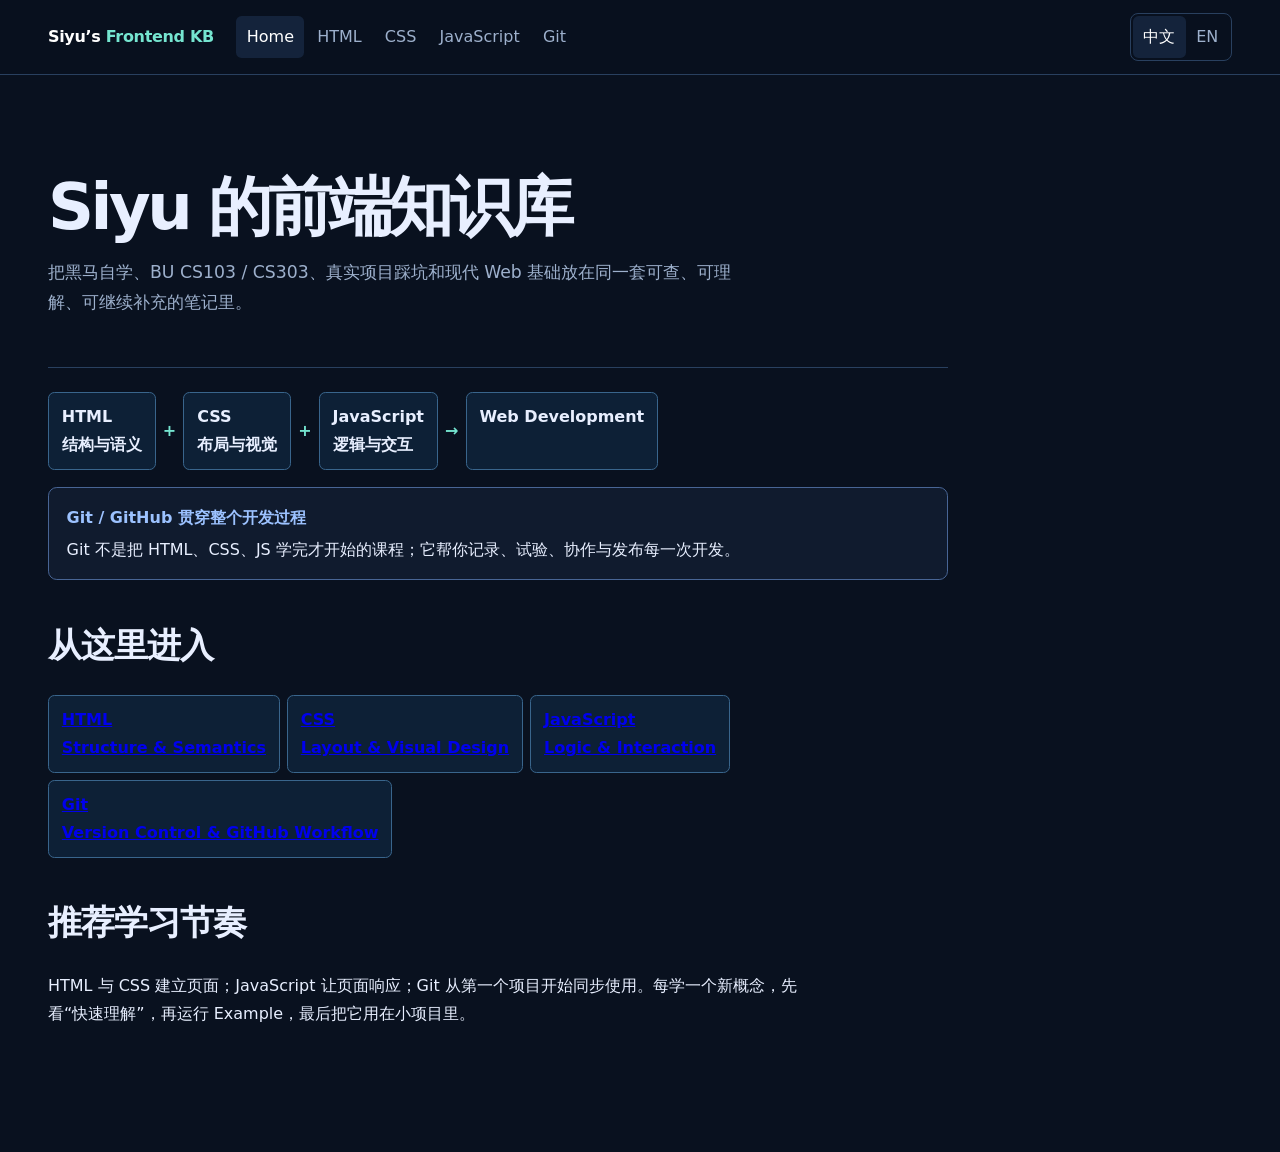
==== index.html @ f1eb8ace "chore: establish frontend knowledge base structure" ====
<!doctype html><html lang="zh-CN"><head><meta charset="utf-8"><meta name="viewport" content="width=device-width,initial-scale=1"><title>Siyu's Frontend Knowledge Base</title><link rel="stylesheet" href="assets/css/notes.css"></head><body data-title data-zh="Siyu 的前端知识库" data-en="Siyu's Frontend Knowledge Base"><div class="progress"></div><a class="skip" href="#main">跳到内容</a><header class="topbar"><a class="brand" href="index.html">Siyu’s <span>Frontend KB</span></a><nav class="tabs" aria-label="Main navigation"><a aria-current="page" href="index.html">Home</a><a href="pages/html.html">HTML</a><a href="pages/css.html">CSS</a><a href="pages/javascript.html">JavaScript</a><a href="pages/git.html">Git</a></nav><div class="lang" aria-label="Language"><button data-lang="zh" aria-label="切换为中文">中文</button><button data-lang="en" aria-label="Switch to English">EN</button></div></header><main id="main" class="layout" style="grid-template-columns:minmax(0,900px)"><div><section class="hero"><h1 data-zh="Siyu 的前端知识库" data-en="Siyu's Frontend Knowledge Base">Siyu 的前端知识库</h1><p data-zh="把黑马自学、BU CS103 / CS303、真实项目踩坑和现代 Web 基础放在同一套可查、可理解、可继续补充的笔记里。" data-en="A searchable, evolving set of notes that connects self-study, BU CS103 / CS303, real project lessons, and modern web foundations."></p></section><div class="flow"><div data-zh="HTML<br>结构与语义" data-en="HTML<br>Structure &amp; semantics"></div><b>+</b><div data-zh="CSS<br>布局与视觉" data-en="CSS<br>Layout &amp; visual design"></div><b>+</b><div data-zh="JavaScript<br>逻辑与交互" data-en="JavaScript<br>Logic &amp; interaction"></div><b>→</b><div data-zh="Web Development" data-en="Web Development"></div></div><div class="card course" data-zh="<strong>Git / GitHub 贯穿整个开发过程</strong>Git 不是把 HTML、CSS、JS 学完才开始的课程；它帮你记录、试验、协作与发布每一次开发。" data-en="<strong>Git / GitHub runs through the whole development process</strong>Git is not a final subject after HTML, CSS, and JavaScript. It records, supports experiments, collaboration, and publishing throughout development."></div><section><h2 data-zh="从这里进入" data-en="Start here">从这里进入</h2><div class="flow"><div><a href="pages/html.html"><strong>HTML</strong><br><span data-zh="Structure & Semantics" data-en="Structure &amp; Semantics">Structure &amp; Semantics</span></a></div><div><a href="pages/css.html"><strong>CSS</strong><br><span data-zh="Layout & Visual Design" data-en="Layout &amp; Visual Design">Layout &amp; Visual Design</span></a></div><div><a href="pages/javascript.html"><strong>JavaScript</strong><br><span data-zh="Logic & Interaction" data-en="Logic &amp; Interaction">Logic &amp; Interaction</span></a></div><div><a href="pages/git.html"><strong>Git</strong><br><span data-zh="Version Control & GitHub Workflow" data-en="Version Control &amp; GitHub Workflow">Version Control &amp; GitHub Workflow</span></a></div></div></section><section><h2 data-zh="推荐学习节奏" data-en="Recommended learning rhythm">推荐学习节奏</h2><p data-zh="HTML 与 CSS 建立页面；JavaScript 让页面响应；Git 从第一个项目开始同步使用。每学一个新概念，先看“快速理解”，再运行 Example，最后把它用在小项目里。" data-en="Use HTML and CSS to build the page, JavaScript to make it respond, and Git from your first project onward. For each new idea: start with Quick Understanding, run the example, then use it in a small project."></p></section></div></main><script src="assets/js/notes.js"></script></body></html>
---- assets/css/notes.css ----
:root{--bg:#09111f;--panel:#101b2e;--panel2:#14233b;--ink:#e8efff;--muted:#9db0cc;--line:#29405f;--blue:#69a9ff;--cyan:#75e5d0;--amber:#ffc56a;--danger:#ff8b8b;--code:#07101e}*{box-sizing:border-box}html{scroll-behavior:smooth}body{margin:0;background:var(--bg);color:var(--ink);font:16px/1.72 "Avenir Next","Noto Sans CJK SC",system-ui,-apple-system,"PingFang SC","Microsoft YaHei",sans-serif}.skip{position:absolute;left:-999px} body::selection{background:var(--cyan);color:#06101e}body{caret-color:var(--cyan)}:focus-visible{outline:2px solid var(--cyan);outline-offset:3px}::-webkit-scrollbar{width:10px;height:10px}::-webkit-scrollbar-thumb{background:#365477;border-radius:8px}::-webkit-scrollbar-track{background:var(--bg)}.skip:focus{left:1rem;top:1rem;z-index:9;background:#fff;color:#000;padding:.5rem}.topbar{position:sticky;top:0;z-index:10;border-bottom:1px solid var(--line);background:#09111ff2;backdrop-filter:blur(14px);display:flex;align-items:center;gap:1.4rem;padding:.8rem clamp(1rem,4vw,3rem)}.brand{color:#fff;font-weight:750;text-decoration:none;letter-spacing:-.02em}.brand span{color:var(--cyan)}.tabs{display:flex;gap:.15rem;flex:1}.tabs a,.lang button{border:0;background:transparent;color:var(--muted);padding:.45rem .65rem;text-decoration:none;border-radius:.35rem;font:inherit}.tabs a:hover,.tabs a[aria-current=page],.lang button[aria-pressed=true]{color:#fff;background:var(--panel2)}.lang{display:flex;border:1px solid var(--line);border-radius:.5rem;padding:.15rem}.layout{max-width:1480px;margin:auto;display:grid;grid-template-columns:255px minmax(0,900px);gap:clamp(1.2rem,4vw,4rem);padding:2rem clamp(1rem,4vw,3rem) 5rem}.sidebar{position:sticky;top:4.5rem;align-self:start;max-height:calc(100vh - 5.5rem);overflow:auto;padding-right:.7rem}.sidebar h2{font-size:.78rem;color:var(--cyan);margin:0 0:.5rem}.sidebar a{display:block;color:var(--muted);text-decoration:none;padding:.28rem .5rem;border-left:2px solid transparent;font-size:.9rem}.sidebar a:hover,.sidebar a.active{color:#fff;border-color:var(--cyan);background:var(--panel)}main{min-width:0}.hero{padding:1rem 0 2rem;border-bottom:1px solid var(--line);margin-bottom:1.5rem}.hero h1{font-size:clamp(2.1rem,5vw,4.3rem);line-height:1.05;letter-spacing:-.055em;margin:.35rem 0 1rem}.hero p{max-width:65ch;color:var(--muted);font-size:1.08rem}.search-wrap{position:relative;margin:1.5rem 0}.search-wrap input{width:100%;background:var(--panel);border:1px solid var(--line);border-radius:.55rem;padding:.8rem 1rem;color:var(--ink);font:inherit}.search-result{color:var(--muted);font-size:.9rem;margin:.35rem 0}section{scroll-margin-top:5rem;margin:2.8rem 0}h2{font-size:clamp(1.45rem,3vw,2.15rem);line-height:1.2;letter-spacing:-.03em;margin:0 0:1rem}h3{font-size:1.08rem;margin:1.35rem 0 .45rem}p,li{max-width:74ch}code{font: .9em ui-monospace,SFMono-Regular,Menlo,Consolas,monospace;color:#c9ddff}pre{position:relative;overflow:auto;background:var(--code);border:1px solid #1b3153;border-radius:.55rem;padding:1.1rem 1.2rem;margin:1rem 0;line-height:1.55}pre code{color:#dce9ff}.copy{position:absolute;right:.55rem;top:.55rem;color:var(--muted);background:var(--panel2);border:1px solid var(--line);border-radius:.35rem;padding:.25rem .45rem;font:inherit;font-size:.78rem;cursor:pointer}.card{border:1px solid var(--line);background:var(--panel);border-radius:.55rem;padding:1rem 1.1rem;margin:1rem 0}.card strong:first-child{display:block;color:var(--cyan);margin-bottom:.25rem}.course{border-color:#486595}.course strong:first-child{color:#9cc2ff}.supp{border-color:#6b5c3c}.supp strong:first-child{color:var(--amber)}.pitfall{border-color:#784850}.pitfall strong:first-child{color:#ff9aa5}.danger{border-color:#a8454c;background:#251820}.danger strong:first-child{color:#ff9aa5}.flow{display:flex;align-items:stretch;gap:.45rem;flex-wrap:wrap;margin:1.1rem 0}.flow div{border:1px solid #39658c;background:#0d2036;padding:.65rem .8rem;border-radius:.4rem;font-weight:650}.flow b{color:var(--cyan);align-self:center}.compare{width:100%;border-collapse:collapse;margin:1rem 0;background:var(--panel)}.compare th,.compare td{border:1px solid var(--line);padding:.65rem;text-align:left;vertical-align:top}.compare th{color:var(--cyan)}details{border:1px solid var(--line);background:var(--panel);border-radius:.5rem;margin:.7rem 0}summary{cursor:pointer;padding:.85rem 1rem;font-weight:700}details>div{padding:0 1rem 1rem}.risk{font-size:.82rem;padding:.15rem .45rem;border-radius:999px;background:#143c32;color:#a2f5d2}.risk.yellow{background:#554017;color:#ffda90}.risk.red{background:#542529;color:#ffc1c5}.hidden{display:none!important}.mark{background:#ffe083;color:#161000;border-radius:.15rem}.to-top{position:fixed;right:1rem;bottom:1rem;border:1px solid var(--line);background:var(--panel2);color:#fff;border-radius:50%;width:2.75rem;height:2.75rem;font-size:1.1rem;cursor:pointer}.progress{position:fixed;z-index:20;top:0;left:0;height:3px;background:var(--cyan);width:0}@media(max-width:850px){.layout{grid-template-columns:1fr}.sidebar{position:relative;top:auto;max-height:none;border:1px solid var(--line);border-radius:.5rem;padding:.7rem}.sidebar nav{display:flex;flex-wrap:wrap;gap:.15rem}.sidebar a{border-left:0;border-bottom:2px solid transparent}.topbar{flex-wrap:wrap}.tabs{order:3;flex-basis:100%;overflow:auto;white-space:nowrap}}@media(max-width:530px){.layout{padding-top:1rem}.tabs a{padding:.35rem}.brand{font-size:.88rem}.compare{font-size:.85rem}.flow{display:block}.flow b{display:block;text-align:center;padding:.25rem}}
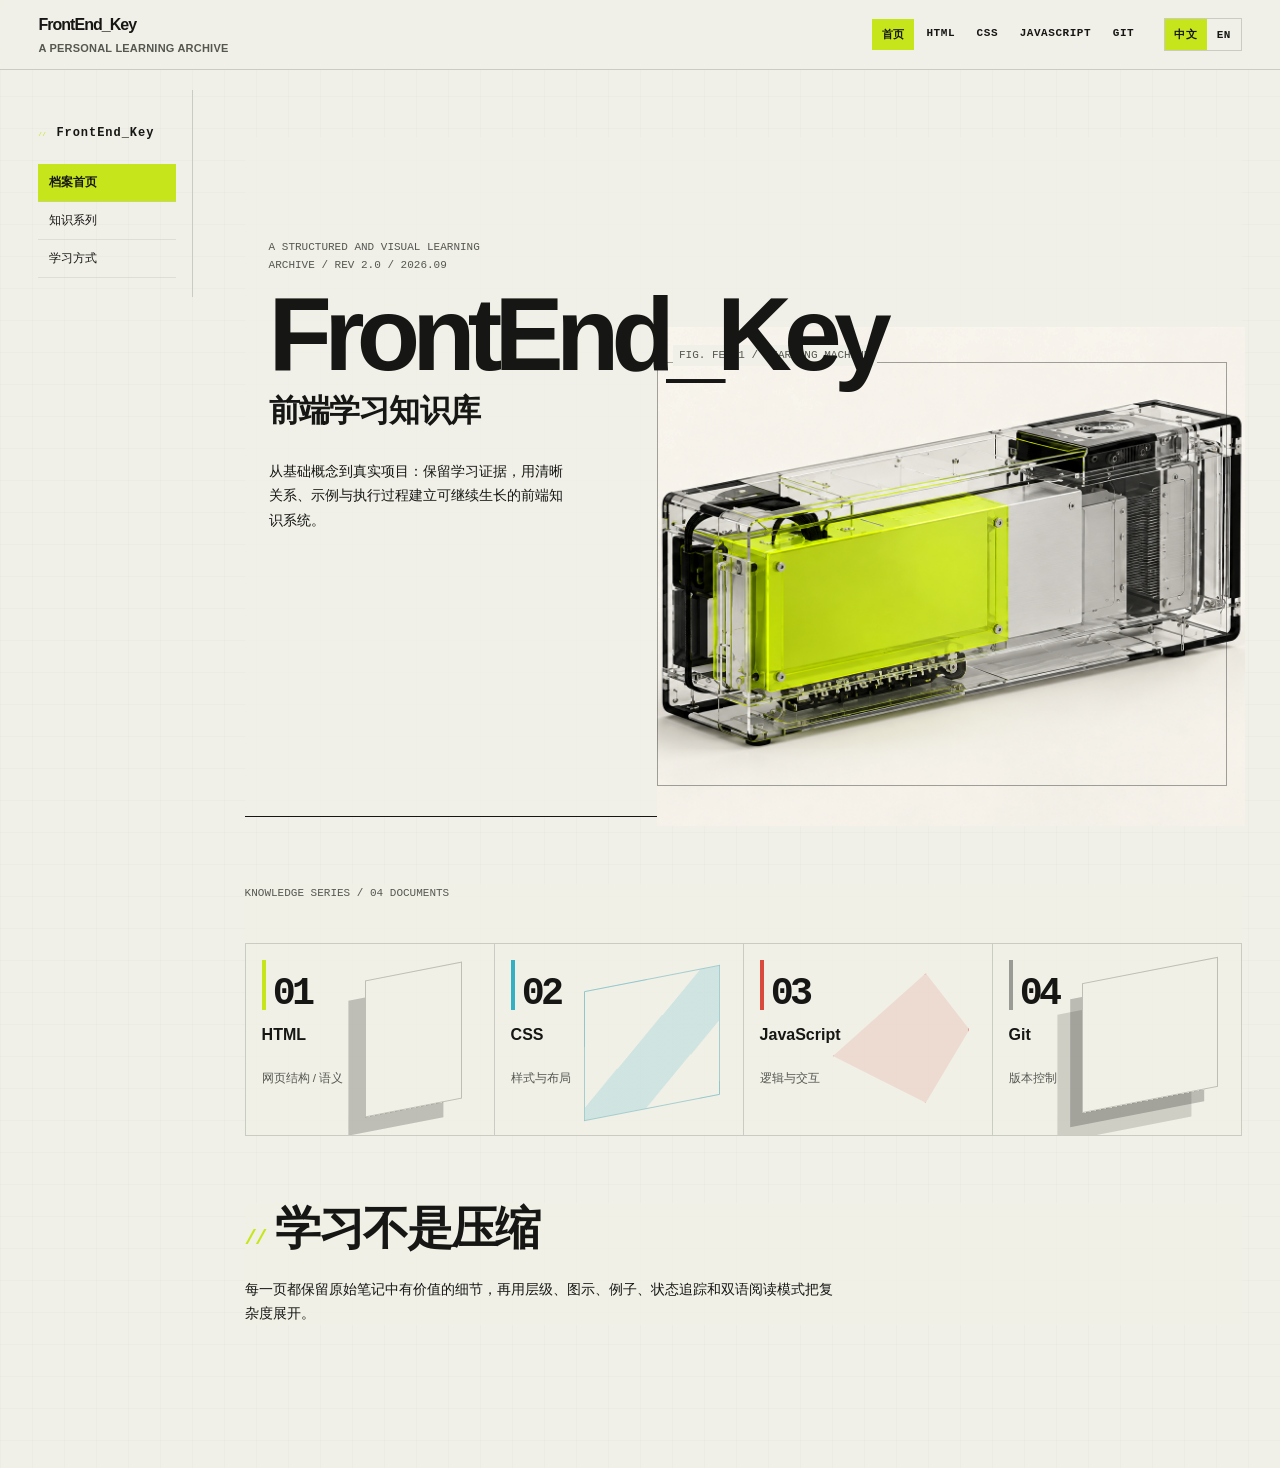
==== commit 02c5aede: "feat: establish FrontEnd_Key Foundation v1" ====
--- a/index.html
+++ b/index.html
@@ -1 +1 @@
-<!doctype html><html lang="zh-CN"><head><meta charset="utf-8"><meta name="viewport" content="width=device-width,initial-scale=1"><title>Siyu's Frontend Knowledge Base</title><link rel="stylesheet" href="assets/css/notes.css"></head><body data-title data-zh="Siyu 的前端知识库" data-en="Siyu's Frontend Knowledge Base"><div class="progress"></div><a class="skip" href="#main">跳到内容</a><header class="topbar"><a class="brand" href="index.html">Siyu’s <span>Frontend KB</span></a><nav class="tabs" aria-label="Main navigation"><a aria-current="page" href="index.html">Home</a><a href="pages/html.html">HTML</a><a href="pages/css.html">CSS</a><a href="pages/javascript.html">JavaScript</a><a href="pages/git.html">Git</a></nav><div class="lang" aria-label="Language"><button data-lang="zh" aria-label="切换为中文">中文</button><button data-lang="en" aria-label="Switch to English">EN</button></div></header><main id="main" class="layout" style="grid-template-columns:minmax(0,900px)"><div><section class="hero"><h1 data-zh="Siyu 的前端知识库" data-en="Siyu's Frontend Knowledge Base">Siyu 的前端知识库</h1><p data-zh="把黑马自学、BU CS103 / CS303、真实项目踩坑和现代 Web 基础放在同一套可查、可理解、可继续补充的笔记里。" data-en="A searchable, evolving set of notes that connects self-study, BU CS103 / CS303, real project lessons, and modern web foundations."></p></section><div class="flow"><div data-zh="HTML<br>结构与语义" data-en="HTML<br>Structure &amp; semantics"></div><b>+</b><div data-zh="CSS<br>布局与视觉" data-en="CSS<br>Layout &amp; visual design"></div><b>+</b><div data-zh="JavaScript<br>逻辑与交互" data-en="JavaScript<br>Logic &amp; interaction"></div><b>→</b><div data-zh="Web Development" data-en="Web Development"></div></div><div class="card course" data-zh="<strong>Git / GitHub 贯穿整个开发过程</strong>Git 不是把 HTML、CSS、JS 学完才开始的课程；它帮你记录、试验、协作与发布每一次开发。" data-en="<strong>Git / GitHub runs through the whole development process</strong>Git is not a final subject after HTML, CSS, and JavaScript. It records, supports experiments, collaboration, and publishing throughout development."></div><section><h2 data-zh="从这里进入" data-en="Start here">从这里进入</h2><div class="flow"><div><a href="pages/html.html"><strong>HTML</strong><br><span data-zh="Structure & Semantics" data-en="Structure &amp; Semantics">Structure &amp; Semantics</span></a></div><div><a href="pages/css.html"><strong>CSS</strong><br><span data-zh="Layout & Visual Design" data-en="Layout &amp; Visual Design">Layout &amp; Visual Design</span></a></div><div><a href="pages/javascript.html"><strong>JavaScript</strong><br><span data-zh="Logic & Interaction" data-en="Logic &amp; Interaction">Logic &amp; Interaction</span></a></div><div><a href="pages/git.html"><strong>Git</strong><br><span data-zh="Version Control & GitHub Workflow" data-en="Version Control &amp; GitHub Workflow">Version Control &amp; GitHub Workflow</span></a></div></div></section><section><h2 data-zh="推荐学习节奏" data-en="Recommended learning rhythm">推荐学习节奏</h2><p data-zh="HTML 与 CSS 建立页面；JavaScript 让页面响应；Git 从第一个项目开始同步使用。每学一个新概念，先看“快速理解”，再运行 Example，最后把它用在小项目里。" data-en="Use HTML and CSS to build the page, JavaScript to make it respond, and Git from your first project onward. For each new idea: start with Quick Understanding, run the example, then use it in a small project."></p></section></div></main><script src="assets/js/notes.js"></script></body></html>
+<!doctype html><html lang="zh-CN"><head><meta charset="utf-8"><meta name="viewport" content="width=device-width,initial-scale=1"><title>FrontEnd_Key｜前端学习知识库</title><link rel="stylesheet" href="assets/css/notes.css"></head><body data-title data-zh="FrontEnd_Key｜前端学习知识库" data-en="FrontEnd_Key | Frontend Learning Archive"><div class="progress"></div><a class="skip" href="#main" data-zh="跳到内容" data-en="Skip to content">跳到内容</a><header class="topbar"><a class="brand" href="index.html">FrontEnd_Key<span>A personal learning archive</span></a><nav class="tabs"><a aria-current="page" href="index.html" data-zh="首页" data-en="Home">首页</a><a href="pages/html.html">HTML</a><a href="pages/css.html">CSS</a><a href="pages/javascript.html">JavaScript</a><a href="pages/git.html">Git</a></nav><div class="lang"><button data-lang="zh">中文</button><button data-lang="en">EN</button></div></header><main id="main" class="layout home"><aside class="sidebar"><h2>FrontEnd_Key</h2><nav><a href="#archive" data-zh="档案首页" data-en="Archive home">档案首页</a><a href="#series" data-zh="知识系列" data-en="Knowledge series">知识系列</a><a href="#method" data-zh="学习方式" data-en="Learning method">学习方式</a></nav></aside><div><section id="archive" class="home-hero"><div><p class="home-meta">A STRUCTURED AND VISUAL LEARNING ARCHIVE / REV 2.0 / 2026.09</p><h1>FrontEnd_Key<span data-zh="前端学习知识库" data-en="Frontend learning archive">前端学习知识库</span></h1><p data-zh="从基础概念到真实项目：保留学习证据，用清晰关系、示例与执行过程建立可继续生长的前端知识系统。" data-en="From foundations to real projects: preserve learning evidence and build an evolving frontend system through clear relationships, examples, and execution traces.">从基础概念到真实项目：保留学习证据，用清晰关系、示例与执行过程建立可继续生长的前端知识系统。</p></div><figure class="hero-art"><img src="assets/images/frontend-key-hero-v1.png" alt="" data-zh-alt="透明工业学习设备" data-en-alt="Transparent industrial learning device"></figure></section><section id="series"><p class="home-meta">KNOWLEDGE SERIES / 04 DOCUMENTS</p><div class="series"><a href="pages/html.html"><b>01</b><strong>HTML</strong><small data-zh="网页结构 / 语义" data-en="Structure / semantics">网页结构 / 语义</small></a><a href="pages/css.html"><b>02</b><strong>CSS</strong><small data-zh="样式与布局" data-en="Style / layout">样式与布局</small></a><a href="pages/javascript.html"><b>03</b><strong>JavaScript</strong><small data-zh="逻辑与交互" data-en="Logic / interaction">逻辑与交互</small></a><a href="pages/git.html"><b>04</b><strong>Git</strong><small data-zh="版本控制" data-en="Version control">版本控制</small></a></div></section><section id="method"><h2 data-zh="学习不是压缩" data-en="Learning is not compression">学习不是压缩</h2><p data-zh="每一页都保留原始笔记中有价值的细节，再用层级、图示、例子、状态追踪和双语阅读模式把复杂度展开。" data-en="Every page preserves useful source-note detail, then unfolds complexity through hierarchy, diagrams, examples, state tracing, and two complete reading modes.">每一页都保留原始笔记中有价值的细节，再用层级、图示、例子、状态追踪和双语阅读模式把复杂度展开。</p></section></div></main><script src="assets/js/notes.js"></script></body></html>
--- a/assets/css/notes.css
+++ b/assets/css/notes.css
@@ -1 +1,311 @@
-:root{--bg:#09111f;--panel:#101b2e;--panel2:#14233b;--ink:#e8efff;--muted:#9db0cc;--line:#29405f;--blue:#69a9ff;--cyan:#75e5d0;--amber:#ffc56a;--danger:#ff8b8b;--code:#07101e}*{box-sizing:border-box}html{scroll-behavior:smooth}body{margin:0;background:var(--bg);color:var(--ink);font:16px/1.72 "Avenir Next","Noto Sans CJK SC",system-ui,-apple-system,"PingFang SC","Microsoft YaHei",sans-serif}.skip{position:absolute;left:-999px} body::selection{background:var(--cyan);color:#06101e}body{caret-color:var(--cyan)}:focus-visible{outline:2px solid var(--cyan);outline-offset:3px}::-webkit-scrollbar{width:10px;height:10px}::-webkit-scrollbar-thumb{background:#365477;border-radius:8px}::-webkit-scrollbar-track{background:var(--bg)}.skip:focus{left:1rem;top:1rem;z-index:9;background:#fff;color:#000;padding:.5rem}.topbar{position:sticky;top:0;z-index:10;border-bottom:1px solid var(--line);background:#09111ff2;backdrop-filter:blur(14px);display:flex;align-items:center;gap:1.4rem;padding:.8rem clamp(1rem,4vw,3rem)}.brand{color:#fff;font-weight:750;text-decoration:none;letter-spacing:-.02em}.brand span{color:var(--cyan)}.tabs{display:flex;gap:.15rem;flex:1}.tabs a,.lang button{border:0;background:transparent;color:var(--muted);padding:.45rem .65rem;text-decoration:none;border-radius:.35rem;font:inherit}.tabs a:hover,.tabs a[aria-current=page],.lang button[aria-pressed=true]{color:#fff;background:var(--panel2)}.lang{display:flex;border:1px solid var(--line);border-radius:.5rem;padding:.15rem}.layout{max-width:1480px;margin:auto;display:grid;grid-template-columns:255px minmax(0,900px);gap:clamp(1.2rem,4vw,4rem);padding:2rem clamp(1rem,4vw,3rem) 5rem}.sidebar{position:sticky;top:4.5rem;align-self:start;max-height:calc(100vh - 5.5rem);overflow:auto;padding-right:.7rem}.sidebar h2{font-size:.78rem;color:var(--cyan);margin:0 0:.5rem}.sidebar a{display:block;color:var(--muted);text-decoration:none;padding:.28rem .5rem;border-left:2px solid transparent;font-size:.9rem}.sidebar a:hover,.sidebar a.active{color:#fff;border-color:var(--cyan);background:var(--panel)}main{min-width:0}.hero{padding:1rem 0 2rem;border-bottom:1px solid var(--line);margin-bottom:1.5rem}.hero h1{font-size:clamp(2.1rem,5vw,4.3rem);line-height:1.05;letter-spacing:-.055em;margin:.35rem 0 1rem}.hero p{max-width:65ch;color:var(--muted);font-size:1.08rem}.search-wrap{position:relative;margin:1.5rem 0}.search-wrap input{width:100%;background:var(--panel);border:1px solid var(--line);border-radius:.55rem;padding:.8rem 1rem;color:var(--ink);font:inherit}.search-result{color:var(--muted);font-size:.9rem;margin:.35rem 0}section{scroll-margin-top:5rem;margin:2.8rem 0}h2{font-size:clamp(1.45rem,3vw,2.15rem);line-height:1.2;letter-spacing:-.03em;margin:0 0:1rem}h3{font-size:1.08rem;margin:1.35rem 0 .45rem}p,li{max-width:74ch}code{font: .9em ui-monospace,SFMono-Regular,Menlo,Consolas,monospace;color:#c9ddff}pre{position:relative;overflow:auto;background:var(--code);border:1px solid #1b3153;border-radius:.55rem;padding:1.1rem 1.2rem;margin:1rem 0;line-height:1.55}pre code{color:#dce9ff}.copy{position:absolute;right:.55rem;top:.55rem;color:var(--muted);background:var(--panel2);border:1px solid var(--line);border-radius:.35rem;padding:.25rem .45rem;font:inherit;font-size:.78rem;cursor:pointer}.card{border:1px solid var(--line);background:var(--panel);border-radius:.55rem;padding:1rem 1.1rem;margin:1rem 0}.card strong:first-child{display:block;color:var(--cyan);margin-bottom:.25rem}.course{border-color:#486595}.course strong:first-child{color:#9cc2ff}.supp{border-color:#6b5c3c}.supp strong:first-child{color:var(--amber)}.pitfall{border-color:#784850}.pitfall strong:first-child{color:#ff9aa5}.danger{border-color:#a8454c;background:#251820}.danger strong:first-child{color:#ff9aa5}.flow{display:flex;align-items:stretch;gap:.45rem;flex-wrap:wrap;margin:1.1rem 0}.flow div{border:1px solid #39658c;background:#0d2036;padding:.65rem .8rem;border-radius:.4rem;font-weight:650}.flow b{color:var(--cyan);align-self:center}.compare{width:100%;border-collapse:collapse;margin:1rem 0;background:var(--panel)}.compare th,.compare td{border:1px solid var(--line);padding:.65rem;text-align:left;vertical-align:top}.compare th{color:var(--cyan)}details{border:1px solid var(--line);background:var(--panel);border-radius:.5rem;margin:.7rem 0}summary{cursor:pointer;padding:.85rem 1rem;font-weight:700}details>div{padding:0 1rem 1rem}.risk{font-size:.82rem;padding:.15rem .45rem;border-radius:999px;background:#143c32;color:#a2f5d2}.risk.yellow{background:#554017;color:#ffda90}.risk.red{background:#542529;color:#ffc1c5}.hidden{display:none!important}.mark{background:#ffe083;color:#161000;border-radius:.15rem}.to-top{position:fixed;right:1rem;bottom:1rem;border:1px solid var(--line);background:var(--panel2);color:#fff;border-radius:50%;width:2.75rem;height:2.75rem;font-size:1.1rem;cursor:pointer}.progress{position:fixed;z-index:20;top:0;left:0;height:3px;background:var(--cyan);width:0}@media(max-width:850px){.layout{grid-template-columns:1fr}.sidebar{position:relative;top:auto;max-height:none;border:1px solid var(--line);border-radius:.5rem;padding:.7rem}.sidebar nav{display:flex;flex-wrap:wrap;gap:.15rem}.sidebar a{border-left:0;border-bottom:2px solid transparent}.topbar{flex-wrap:wrap}.tabs{order:3;flex-basis:100%;overflow:auto;white-space:nowrap}}@media(max-width:530px){.layout{padding-top:1rem}.tabs a{padding:.35rem}.brand{font-size:.88rem}.compare{font-size:.85rem}.flow{display:block}.flow b{display:block;text-align:center;padding:.25rem}}
+:root{--paper:#f1f0e8;
+--ink:#161714;
+--steel:#555751;
+--line:#cacbc3;
+--lime:#c7e51b;
+--cyan:#35afc2;
+--red:#d94a3d;
+--mono:Consolas,"SFMono-Regular",monospace;
+--sans:Inter,"Helvetica Neue","PingFang SC",Arial,sans-serif}*{box-sizing:border-box}html{scroll-behavior:smooth}body{margin:0;
+background:var(--paper);
+color:var(--ink);
+font:14px/1.68 var(--sans);
+background-image:linear-gradient(#00000008 1px,transparent 1px),linear-gradient(90deg,#00000008 1px,transparent 1px);
+background-size:24px 24px}.skip{position:absolute;
+left:-999px}.skip:focus{left:1rem;
+top:1rem;
+z-index:50;
+background:var(--lime);
+padding:.5rem}.progress{position:fixed;
+z-index:100;
+top:0;
+left:0;
+height:3px;
+background:var(--lime);
+width:0}.topbar{position:sticky;
+top:0;
+z-index:20;
+display:flex;
+align-items:center;
+gap:1.25rem;
+min-height:70px;
+padding:0 clamp(1rem,3vw,2.5rem);
+border-bottom:1px solid var(--line);
+background:#f1f0e8ed;
+backdrop-filter:blur(12px)}.brand{font-size:1rem;
+font-weight:900;
+letter-spacing:-.06em;
+text-decoration:none;
+color:var(--ink);
+white-space:nowrap}.brand span{display:block;
+font-size:11px;
+font-weight:600;
+letter-spacing:.02em;
+text-transform:uppercase;
+color:var(--steel)}.tabs{display:flex;
+gap:.15rem;
+flex:1;
+justify-content:flex-end}.tabs a,.lang button{border:0;
+background:none;
+color:var(--ink);
+font:600 11px var(--mono);
+letter-spacing:.05em;
+text-transform:uppercase;
+padding:.5rem .6rem;
+text-decoration:none;
+cursor:pointer}.tabs a:hover,.tabs a[aria-current=page],.lang button[aria-pressed=true]{background:var(--lime)}.lang{border:1px solid var(--line);
+display:flex}.layout{max-width:1500px;
+margin:auto;
+display:grid;
+grid-template-columns:205px minmax(0,1fr);
+gap:clamp(1.5rem,4vw,4rem);
+padding:0 clamp(1rem,3vw,2.5rem) 5rem}.sidebar{position:sticky;
+top:90px;
+align-self:start;
+max-height:calc(100vh - 105px);
+overflow:auto;
+padding:1.6rem 1rem 1.2rem 0;
+border-right:1px solid var(--line)}.sidebar h2{margin:0 0:1rem;
+font:900 12px var(--mono);
+letter-spacing:.08em}.sidebar a{display:block;
+border-bottom:1px solid #cacbc380;
+padding:.5rem .65rem;
+text-decoration:none;
+color:var(--ink);
+font-size:.78rem}.sidebar a:hover,.sidebar a.active{background:var(--lime);
+font-weight:800}main{min-width:0}.hero{margin:0 -1px 2rem;
+padding:clamp(2rem,6vw,6rem) 0 2rem;
+border-bottom:1px solid var(--line)}.hero:before{content:"ARCHIVE / FRONTEND LEARNING / REV 2.0";
+display:block;
+color:var(--steel);
+font:11px var(--mono);
+letter-spacing:.1em;
+margin-bottom:1.4rem}.hero h1{max-width:850px;
+margin:0;
+font-size:clamp(3rem,8vw,7rem);
+line-height:.88;
+letter-spacing:-.085em;
+font-weight:900}.hero p{max-width:55ch;
+color:#4a4c47;
+font-size:1rem;
+margin:1.5rem 0 0}.search-wrap{margin:1.4rem 0}.search-wrap input{width:100%;
+border:1px solid var(--line);
+background:#f8f7f0;
+padding:.85rem 1rem;
+font:12px var(--mono);
+color:var(--ink);
+border-radius:0}.search-result{font:11px var(--mono);
+color:var(--steel)}section{scroll-margin-top:90px;
+margin:3rem 0}h2{font-size:clamp(1.65rem,3vw,3rem);
+line-height:1;
+letter-spacing:-.065em;
+margin:0 0:1.25rem;
+font-weight:900}h2:before{content:"//";
+color:var(--lime);
+font:700 .45em var(--mono);
+margin-right:.6rem}h3{font:800 12px var(--mono);
+letter-spacing:.08em;
+text-transform:uppercase;
+margin:2rem 0 .65rem}p,li{max-width:76ch}a{color:inherit}code{font:.9em var(--mono);
+background:#e5e4dc;
+padding:.06em .2em}pre{position:relative;
+overflow:auto;
+margin:1rem 0;
+padding:1.25rem 1.4rem;
+background:#171814;
+color:#f7f6ee;
+border:1px solid #171814;
+border-top:3px solid var(--lime);
+font:12px/1.7 var(--mono);
+box-shadow:7px 7px 0 #16171418}pre code{background:none;
+color:inherit;
+padding:0}.copy{position:absolute;
+right:.5rem;
+top:.5rem;
+border:1px solid #6f7169;
+background:transparent;
+color:#f7f6ee;
+font:11px var(--mono);
+padding:.35rem .6rem;
+cursor:pointer}.copy:hover{background:var(--lime);
+color:var(--ink)}.card{padding:1rem 1.1rem;
+margin:1.25rem 0;
+border:1px solid var(--line);
+border-top:2px solid var(--cyan);
+background:#f6f5ee}.card strong:first-child{display:block;
+margin-bottom:.35rem;
+font:800 11px var(--mono);
+letter-spacing:.08em}.course{border-top-color:var(--lime)}.supp{border-top-color:var(--cyan)}.pitfall,.danger{border-top-color:var(--red)}.flow{display:flex;
+flex-direction:column;
+align-items:flex-start;
+gap:.4rem;
+padding:1rem 0}.flow div{border:1px solid var(--line);
+padding:.7rem 1rem;
+background:#f7f6ef;
+font:700 12px var(--mono)}.flow b{color:var(--steel);
+font:15px var(--mono);
+padding-left:1rem}.compare{width:100%;
+border-collapse:collapse;
+font-size:.86rem}.compare th,.compare td{border:1px solid var(--line);
+padding:.7rem;
+text-align:left;
+vertical-align:top}.compare th{font:800 11px var(--mono);
+letter-spacing:.08em;
+background:#e5e4dc}.to-top{position:fixed;
+right:1rem;
+bottom:1rem;
+width:2.4rem;
+height:2.4rem;
+border:1px solid var(--ink);
+background:var(--lime);
+font-size:1.1rem;
+cursor:pointer}.hidden{display:none!important}.mark{background:var(--lime)}details{border:1px solid var(--line);
+padding:.7rem;
+margin:1rem 0}summary{cursor:pointer;
+font-weight:800}.home{max-width:1500px;
+grid-template-columns:155px minmax(0,1fr)}.home-hero{display:grid;
+grid-template-columns:minmax(0,1fr) minmax(310px,48%);
+gap:2rem;
+align-items:end;
+padding:clamp(2rem,6vw,5rem) 0 1.2rem;
+border-bottom:1px solid var(--ink)}.home-hero h1{font-size:clamp(3.4rem,8vw,8rem);
+line-height:.82;
+margin:0;
+letter-spacing:-.1em}.home-hero h1 span{display:block;
+font-size:.32em;
+letter-spacing:-.05em;
+margin-top:.45rem}.home-meta{font:11px/1.7 var(--mono);
+color:var(--steel);
+max-width:32ch}.hero-art{position:relative;
+border:1px solid var(--line);
+background:#e7e6dd;
+min-height:330px;
+overflow:hidden}.hero-art:before{content:"FIG. FE_01 / LEARNING MACHINE";
+position:absolute;
+top:.8rem;
+left:.8rem;
+z-index:1;
+font:11px var(--mono);
+color:var(--steel)}.hero-art img{display:block;
+width:100%;
+height:100%;
+object-fit:cover;
+mix-blend-mode:multiply;
+transition:transform .2s ease}.hero-art:hover img{transform:perspective(900px) rotateY(-1deg) translate(-2px,-2px)}.series{display:grid;
+grid-template-columns:repeat(4,1fr);
+border-left:1px solid var(--line);
+margin:2rem 0}.series a{min-height:175px;
+border:1px solid var(--line);
+border-left:0;
+padding:1rem;
+text-decoration:none;
+position:relative}.series a:hover{background:var(--lime)}.series b{display:block;
+font:900 clamp(1.8rem,3vw,3.2rem)/1 var(--mono);
+letter-spacing:-.1em}.series strong{display:block;
+margin-top:.55rem;
+font-size:1rem}.series small{display:block;
+margin-top:1.2rem;
+color:var(--steel)}@media(max-width:820px){.topbar{min-height:auto;
+flex-wrap:wrap;
+padding:.75rem 1rem}.tabs{order:3;
+justify-content:flex-start;
+flex-basis:100%;
+overflow:auto}.layout,.home{grid-template-columns:1fr;
+padding:0 1rem 4rem}.sidebar{position:relative;
+top:auto;
+max-height:none;
+border-right:0;
+border-bottom:1px solid var(--line);
+padding:1rem 0}.sidebar nav{display:flex;
+overflow:auto}.sidebar a{white-space:nowrap;
+border:1px solid var(--line);
+border-right:0}.home-hero{grid-template-columns:1fr}.hero-art{min-height:250px}.series{grid-template-columns:repeat(2,1fr)}.hero h1{font-size:clamp(2.8rem,13vw,5rem)}}@media(max-width:480px){body{font-size:13px}.series{grid-template-columns:1fr}.series a{min-height:120px}.hero-art{min-height:210px}pre{font-size:11px;
+padding:1rem;
+box-shadow:none}.compare{font-size:.75rem}.compare th,.compare td{padding:.45rem}}@media(prefers-reduced-motion:reduce){*{scroll-behavior:auto!important;
+transition:none!important}}
+
+/* Phase 5.1 — editorial type, quieter reading field, deliberate motion. */
+:root{--motion-instant:100ms;--motion-fast:160ms;--motion-base:250ms;--motion-slow:520ms;--ease-out:cubic-bezier(.22,.61,.36,1);--ease-press:cubic-bezier(.2,.8,.2,1)}
+body{background-image:linear-gradient(#00000004 1px,transparent 1px),linear-gradient(90deg,#00000004 1px,transparent 1px);background-size:32px 32px;letter-spacing:0}
+.hero,.home-hero{position:relative;background-image:linear-gradient(#1617140b 1px,transparent 1px),linear-gradient(90deg,#1617140b 1px,transparent 1px);background-size:24px 24px}
+.hero{padding-top:clamp(2.6rem,7vw,7rem);padding-bottom:2.7rem;margin-bottom:2.8rem}
+.hero:before{margin-bottom:1.8rem;font-size:11px;letter-spacing:.075em}
+.hero h1{max-width:16ch;font-size:clamp(3rem,7.3vw,6.4rem);line-height:1.08;letter-spacing:-.035em;text-wrap:balance}
+html[lang="en"] .hero h1{line-height:.93;letter-spacing:-.065em;max-width:14ch}
+.hero p{margin-top:1.8rem;line-height:1.78;max-width:60ch}
+section{margin:4.2rem 0}section:not(:has(.hero)){background:#f1f0e8cc}
+h2{font-size:clamp(1.9rem,3.6vw,3.45rem);line-height:1.1;letter-spacing:-.045em;margin-bottom:1.55rem}
+html[lang="en"] h2{letter-spacing:-.04em}h3{font-size:12px;line-height:1.45;letter-spacing:.04em;margin:2.35rem 0 .8rem}
+.search-wrap{margin:2rem 0 3.25rem}.search-wrap input{transition:border-color var(--motion-fast) var(--ease-out),box-shadow var(--motion-fast) var(--ease-out),background-color var(--motion-fast) var(--ease-out)}.search-wrap input:focus{outline:0;border-color:var(--ink);background:#fffef8;box-shadow:4px 4px 0 #16171418}
+.tabs a,.lang button,.sidebar a{transition:background-color var(--motion-instant) var(--ease-press),color var(--motion-instant) var(--ease-press),transform var(--motion-fast) var(--ease-out)}.tabs a:hover,.sidebar a:hover{transform:translateX(2px)}.tabs a:active,.lang button:active{transform:translateY(1px)}
+.copy{transition:color var(--motion-instant) var(--ease-press),background-color var(--motion-fast) var(--ease-out),border-color var(--motion-fast) var(--ease-out)}
+.home-hero{min-height:clamp(530px,63vw,680px);grid-template-columns:minmax(0,1.05fr) minmax(420px,.95fr);align-items:start;gap:0;padding:clamp(3rem,7vw,7rem) 0 2.5rem;overflow:visible}.home-hero>div{position:relative;z-index:2;max-width:680px;padding-left:clamp(0rem,2vw,1.5rem)}.home-hero h1{font-size:clamp(4rem,8.1vw,8.8rem);line-height:.94;letter-spacing:-.075em;max-width:8ch}.home-hero h1 span{font-size:.3em;line-height:1.12;letter-spacing:-.025em;margin-top:.62rem}.home-hero>div>p:not(.home-meta){margin-top:1.9rem;max-width:38ch;line-height:1.75}.hero-art{position:absolute;z-index:1;right:-2.7rem;bottom:-1.5rem;width:min(59%,720px);height:clamp(330px,39vw,510px);min-height:0;border:0;background:transparent;overflow:visible;isolation:isolate}.hero-art:before{top:1.1rem;left:1rem;background:var(--paper);padding:.3rem .4rem}.hero-art:after{content:"";position:absolute;inset:7% 3% 8% 0;border:1px solid #16171438;pointer-events:none}.hero-art img{height:100%;object-fit:cover;object-position:54% 55%;mix-blend-mode:multiply;filter:contrast(1.04);transform:translate(var(--hero-x,0),var(--hero-y,0)) rotate(var(--hero-r,0deg));transition:transform var(--motion-slow) var(--ease-out),filter var(--motion-base) var(--ease-out)}.hero-art:hover img{filter:contrast(1.07)}
+.series{margin-top:2.5rem}.series a{overflow:hidden;transition:background-color var(--motion-fast) var(--ease-out),transform var(--motion-fast) var(--ease-out)}.series a:after{content:"OPEN DOCUMENT ↗";display:block;margin-top:1rem;color:var(--steel);font:11px var(--mono);opacity:0;transform:translateY(4px);transition:opacity var(--motion-instant) var(--ease-out) 50ms,transform var(--motion-fast) var(--ease-out) 50ms}.series a:hover{background:#eef0d8;transform:translateY(-2px)}.series a:hover b{color:#779000}.series a:hover:after{opacity:1;transform:translateY(0)}
+@media(max-width:820px){.hero{padding-top:3rem;padding-bottom:2.25rem}.hero h1{line-height:1.12;letter-spacing:-.02em;max-width:13ch}.home-hero{display:block;min-height:0;padding-top:3rem}.home-hero>div{padding:0}.home-hero h1{font-size:clamp(3.5rem,17vw,5.5rem);line-height:1}.hero-art{position:relative;right:auto;bottom:auto;width:calc(100% + 2rem);height:clamp(250px,60vw,390px);margin:2rem -1rem -1.25rem}.hero-art:after{inset:6% 4%}.series a:hover{transform:none}}
+@media(prefers-reduced-motion:reduce){.hero-art img,.series a,.series a:after,.tabs a,.lang button,.sidebar a,.search-wrap input,.copy{transition:none!important;transform:none!important}}
+
+/* Phase 5.3 — diagrams show relationships; interaction only focuses them. */
+.knowledge-diagram{margin:2.5rem 0;padding:1rem;border:1px solid var(--line);background-color:#f1f0e8;background-image:linear-gradient(#16171408 1px,transparent 1px),linear-gradient(90deg,#16171408 1px,transparent 1px);background-size:24px 24px}
+.knowledge-diagram figcaption{display:flex;flex-wrap:wrap;align-items:baseline;gap:.55rem 1rem;margin:0 0 1rem;font:11px/1.45 var(--mono);letter-spacing:.04em}
+.knowledge-diagram figcaption span{color:var(--steel)}
+.knowledge-diagram figcaption strong{color:var(--ink)}
+.diagram-stage{display:flex;flex-direction:column;align-items:center;gap:.5rem;padding:1.25rem;min-width:0;border:1px solid var(--line);background:#f1f0e8e6}
+.diagram-node,.diagram-command{box-sizing:border-box;width:min(100%,30rem);min-height:3.4rem;padding:.7rem .85rem;border:1px solid var(--ink);background:var(--paper);color:var(--ink);font:600 12px/1.35 var(--mono);letter-spacing:.02em;text-align:left}
+.diagram-node b{display:inline-block;min-width:3.2ch;margin-right:.55rem;color:var(--steel);font-weight:500}
+.diagram-node strong{display:block;font-size:1.05em}.diagram-node small{display:block;margin-top:.2rem;color:var(--steel);font:11px/1.4 var(--sans);letter-spacing:0}
+.diagram-stage>i{color:var(--steel);font:18px/1 var(--mono);font-style:normal}
+.diagram-choices{display:grid;grid-template-columns:minmax(0,1fr) minmax(0,1fr);gap:.75rem;width:min(100%,30rem)}
+.diagram-node.branch,.diagram-command{cursor:pointer;transition:background-color var(--motion-fast) var(--ease-out),color var(--motion-instant) var(--ease-press),border-color var(--motion-fast) var(--ease-out),opacity var(--motion-fast) var(--ease-out),transform var(--motion-instant) var(--ease-press)}
+.diagram-node.branch:hover,.diagram-command:hover{transform:translateY(-1px)}
+.diagram-node.branch:focus-visible,.diagram-command:focus-visible{outline:3px solid var(--ink);outline-offset:3px}
+.condition-diagram[data-selected="true"] .branch.false,.condition-diagram[data-selected="false"] .branch.true{opacity:.42}
+.condition-diagram[data-selected="true"] .branch.true{border-color:#93a600;background:var(--lime)}
+.condition-diagram[data-selected="false"] .branch.false{border-color:#168da1;background:var(--cyan)}
+.diagram-result{width:min(100%,30rem);padding:.85rem;border-top:3px solid var(--ink);background:var(--ink);color:var(--paper);font:600 13px/1.5 var(--sans)}
+.condition-diagram[data-selected="true"] .diagram-result{border-color:var(--lime)}.condition-diagram[data-selected="false"] .diagram-result{border-color:var(--cyan)}
+.diagram-code{display:grid;grid-template-columns:minmax(0,1.25fr) minmax(12rem,.75fr);gap:1rem;align-items:stretch;margin-top:1rem}
+.diagram-code pre{min-width:0;margin:0}.diagram-code [data-code]{display:block;padding:0 .2rem;transition:background-color var(--motion-fast) var(--ease-out),color var(--motion-fast) var(--ease-out)}
+.diagram-code [data-code].is-active{background:var(--lime);color:var(--ink)}.condition-diagram[data-selected="false"] .diagram-code [data-code="false"].is-active{background:var(--cyan)}
+.diagram-explain{align-self:stretch;margin:0;padding:1rem;border:1px solid var(--line);background:#f1f0e8e6;line-height:1.7}
+.git-stages{gap:.45rem}.git-stages .diagram-node{position:relative}.git-stages .diagram-command{width:min(100%,24rem);min-height:2.6rem;background:transparent;text-align:center}
+.git-diagram[data-selected="add"] [data-state="working"],.git-diagram[data-selected="add"] [data-state="staging"],.git-diagram[data-selected="add"] [data-command="add"],.git-diagram[data-selected="commit"] [data-state="staging"],.git-diagram[data-selected="commit"] [data-state="local"],.git-diagram[data-selected="commit"] [data-command="commit"],.git-diagram[data-selected="push"] [data-state="local"],.git-diagram[data-selected="push"] [data-state="remote"],.git-diagram[data-selected="push"] [data-command="push"]{border-color:#93a600;background:#eef0d8}
+.git-diagram[data-selected] .diagram-node:not(.is-active),.git-diagram[data-selected] .diagram-command[aria-pressed="false"]{opacity:.42}
+.git-diagram .diagram-explain{margin-top:1rem}.git-diagram[data-selected="push"] [data-state="remote"],.git-diagram[data-selected="push"] [data-command="push"]{border-color:#168da1;background:#e0f4f6}
+@media(max-width:680px){.knowledge-diagram{padding:.75rem}.diagram-stage{padding:1rem}.diagram-choices,.diagram-code{grid-template-columns:1fr}.diagram-code{gap:.75rem}.diagram-node,.diagram-command,.diagram-result{width:100%}.diagram-node.branch{min-height:4.25rem}.knowledge-diagram figcaption{font-size:11px}}
+@media(prefers-reduced-motion:reduce){.diagram-node.branch,.diagram-command,.diagram-code [data-code]{transition:none!important;transform:none!important}}
+
+/* Phase 5.4 — figures distinguish containment, axis, and execution relationships. */
+.document-tree .diagram-choices{width:min(100%,42rem)}.document-tree .diagram-node{width:100%;min-height:5.4rem}
+.box-model-figure{display:grid;place-items:stretch;gap:.5rem;max-width:42rem;margin:0 auto;padding:1rem;border:1px dashed var(--line);background:#f1f0e8e6}
+.box-layer{width:100%;min-height:3.3rem;padding:.55rem .8rem;border:1px solid var(--steel);background:transparent;color:var(--ink);font:600 12px/1.25 var(--mono);text-align:left;cursor:pointer;transition:background-color var(--motion-fast) var(--ease-out),border-color var(--motion-fast) var(--ease-out),transform var(--motion-instant) var(--ease-press),opacity var(--motion-fast) var(--ease-out)}
+.box-layer span{display:block}.box-layer small{display:block;margin-top:.18rem;font:11px/1.4 var(--sans);color:var(--steel)}.box-layer.margin{margin:0}.box-layer.border{margin:0 .65rem;width:calc(100% - 1.3rem)}.box-layer.padding{margin:0 1.3rem;width:calc(100% - 2.6rem)}.box-layer.content{margin:0 1.95rem;width:calc(100% - 3.9rem)}
+.box-diagram[data-selected="margin"] .box-layer.margin,.box-diagram[data-selected="padding"] .box-layer.padding{background:var(--lime);border-color:#93a600}.box-diagram[data-selected="border"] .box-layer.border{background:#e0f4f6;border-color:#168da1}.box-diagram[data-selected="content"] .box-layer.content{background:var(--ink);border-color:var(--ink);color:var(--paper)}.box-diagram[data-selected="content"] .box-layer.content small{color:var(--paper)}.box-diagram[data-selected] .box-layer[aria-pressed="false"]{opacity:.43}
+.box-layer:hover,.axis:hover,.loop-stages .diagram-node:hover{transform:translateY(-1px)}.box-layer:focus-visible,.axis:focus-visible,.loop-stages .diagram-node:focus-visible{outline:3px solid var(--ink);outline-offset:3px}
+.flex-figure{position:relative;display:grid;grid-template-columns:minmax(0,1fr) minmax(0,1fr);gap:.75rem;align-items:center;max-width:42rem;margin:0 auto;padding:1rem;border:1px solid var(--line);background:#f1f0e8e6}.axis{min-height:7.6rem;padding:.85rem;border:1px solid var(--steel);background:transparent;color:var(--ink);text-align:left;cursor:pointer;font:600 12px/1.35 var(--mono);transition:background-color var(--motion-fast) var(--ease-out),border-color var(--motion-fast) var(--ease-out),transform var(--motion-instant) var(--ease-press),opacity var(--motion-fast) var(--ease-out)}.axis b{display:block;margin-bottom:.45rem;color:var(--steel);font-weight:500}.axis strong,.axis small{display:block}.axis small{margin-top:.3rem;color:var(--steel);font:11px/1.4 var(--sans)}.flex-items{grid-row:1;grid-column:1 / -1;display:flex;gap:.75rem;justify-content:space-between;padding:1rem 1.4rem;border-top:1px solid var(--steel);border-bottom:1px solid var(--steel)}.flex-items i{width:2.3rem;height:2.3rem;border:1px solid var(--ink);background:#e0f4f6}.flex-diagram[data-selected="main"] .main-axis{background:var(--lime);border-color:#93a600}.flex-diagram[data-selected="cross"] .cross-axis{background:#e0f4f6;border-color:#168da1}.flex-diagram[data-selected] .axis[aria-pressed="false"]{opacity:.43}
+.loop-stages .diagram-node{cursor:pointer;transition:background-color var(--motion-fast) var(--ease-out),border-color var(--motion-fast) var(--ease-out),transform var(--motion-instant) var(--ease-press),opacity var(--motion-fast) var(--ease-out)}.loop-diagram[data-selected="init"] [data-loop="init"],.loop-diagram[data-selected="body"] [data-loop="body"],.loop-diagram[data-selected="update"] [data-loop="update"]{background:var(--lime);border-color:#93a600}.loop-diagram[data-selected="condition"] [data-loop="condition"]{background:#e0f4f6;border-color:#168da1}.loop-diagram[data-selected] [data-loop][aria-pressed="false"]{opacity:.43}
+.tech-marker{display:inline-flex;align-items:center;gap:.38rem;font:600 11px/1.2 var(--mono);letter-spacing:.025em;white-space:nowrap}.tech-marker b{font-size:1rem;line-height:1}.tech-marker.foundation b{color:#536300}.tech-marker.information b{color:#168da1}.tech-marker.caution b{color:var(--red)}
+@media(max-width:680px){.box-layer.border{margin:0 .35rem;width:calc(100% - .7rem)}.box-layer.padding{margin:0 .7rem;width:calc(100% - 1.4rem)}.box-layer.content{margin:0 1.05rem;width:calc(100% - 2.1rem)}.flex-figure{grid-template-columns:1fr}.flex-items{grid-row:auto;grid-column:auto;order:-1}.axis{min-height:0}.document-tree .diagram-choices{grid-template-columns:1fr}}
+@media(prefers-reduced-motion:reduce){.box-layer,.axis,.loop-stages .diagram-node{transition:none!important;transform:none!important}}
+
+/* Phase 5.4B/C — reusable learning-instrument conventions. */
+.learning-instrument{--instrument-accent:var(--lime)}.instrument-intro{max-width:65ch;margin:.15rem 0 1rem;color:var(--steel);font-size:.9rem}.instrument-toolbar,.instrument-controls,.instrument-actions{display:flex;flex-wrap:wrap;gap:.5rem;align-items:end}.instrument-toolbar{margin-bottom:1rem}.instrument-toolbar button,.instrument-controls button,.instrument-actions button{min-height:2.5rem;padding:.45rem .65rem;border:1px solid var(--steel);border-radius:0;background:var(--paper);color:var(--ink);font:600 11px/1.25 var(--mono);cursor:pointer;transition:background-color var(--motion-fast) var(--ease-out),border-color var(--motion-fast) var(--ease-out),transform var(--motion-instant) var(--ease-press)}.instrument-toolbar button span{display:block;margin-top:.18rem;color:var(--steel);font:11px var(--sans)}.instrument-toolbar button[aria-pressed=true],.instrument-controls button[aria-pressed=true],.instrument-actions button:hover{background:var(--lime);border-color:#93a600}.instrument-toolbar button:focus-visible,.instrument-controls button:focus-visible,.instrument-actions button:focus-visible,[data-box-region]:focus-visible{outline:3px solid var(--ink);outline-offset:3px}.instrument-controls{margin:1rem 0}.instrument-controls fieldset{display:flex;flex-wrap:wrap;gap:.35rem;margin:0;padding:.45rem;border:1px solid var(--line);min-width:0}.instrument-controls legend{padding:0 .25rem;color:var(--steel);font:11px var(--mono)}.instrument-controls button{min-height:2rem;padding:.35rem .5rem}.instrument-readout{display:grid;grid-template-columns:minmax(11rem,.4fr) minmax(0,1fr);gap:.75rem;align-items:stretch;margin-top:1rem}.instrument-readout>code{display:block;padding:.8rem;border-top:2px solid var(--cyan);background:var(--ink);color:var(--paper);font:600 12px/1.5 var(--mono)}.instrument-readout p{margin:0;padding:.75rem;border:1px solid var(--line);background:#f1f0e8e6}.box-lab-stage{display:grid;place-items:center;min-height:19rem;padding:1rem;border:1px dashed var(--line);background:#f1f0e8e6;overflow:auto}.box-live-margin{max-width:100%;padding:1.4rem;background:#e0f4f6;transition:margin var(--motion-base) var(--ease-out),background-color var(--motion-fast) var(--ease-out)}.box-live-border{padding:1.1rem;border:2px solid var(--ink);background:#f6e4c1;transition:border-width var(--motion-base) var(--ease-out),background-color var(--motion-fast) var(--ease-out)}.box-live-padding{padding:16px;background:#eef0d8;transition:padding var(--motion-base) var(--ease-out),background-color var(--motion-fast) var(--ease-out)}.box-live-content{min-width:11rem;padding:1rem;background:var(--paper);text-align:center;cursor:pointer}.box-live-content strong,.box-live-content span{display:block}.box-live-content span{margin-top:.25rem;color:var(--steel);font:11px var(--sans)}.region-marker{display:block;margin-bottom:.45rem;font:11px var(--mono);letter-spacing:.06em}.box-lab[data-selected=margin] .box-live-margin,.box-lab[data-selected=padding] .box-live-padding{background:var(--lime)}.box-lab[data-selected=border] .box-live-border{background:var(--cyan)}.box-lab[data-selected=content] .box-live-content{outline:3px solid var(--lime);outline-offset:-3px}.box-live-margin,.box-live-border,.box-live-padding{cursor:pointer}.flex-lab-axis{display:flex;justify-content:space-between;gap:1rem;margin:.5rem 0;padding:.45rem;border-top:1px solid var(--steel);border-bottom:1px solid var(--steel);color:var(--steel);font:11px var(--mono)}.flex-live{display:flex;min-height:13rem;padding:1rem;border:1px solid var(--ink);gap:.75rem;transition:flex-direction var(--motion-base) var(--ease-out)}.flex-live i{display:grid;place-items:center;flex:0 0 2.8rem;min-height:2.8rem;border:1px solid var(--ink);background:var(--cyan);font:700 13px var(--mono);font-style:normal;transition:transform var(--motion-base) var(--ease-out)}.display-live{min-height:8rem;padding:1rem;border:1px solid var(--ink);line-height:3.2rem}.display-live>span{padding:.5rem;border:1px solid var(--steel);font:600 11px var(--mono)}.display-live-target{width:12rem;height:3rem;margin:.25rem;background:var(--lime);vertical-align:middle;transition:background-color var(--motion-fast) var(--ease-out)}.structure-explorer-grid{display:grid;grid-template-columns:minmax(12rem,.7fr) minmax(16rem,1fr) minmax(11rem,.55fr);gap:.75rem;align-items:stretch}.structure-tree{padding:1rem;border:1px solid var(--line);background:#f1f0e8e6}.structure-tree button{display:block;width:100%;padding:.65rem;border:1px solid var(--steel);background:var(--paper);color:var(--ink);text-align:left;font:600 12px var(--mono);cursor:pointer}.structure-tree button small{display:block;margin-top:.2rem;color:var(--steel);font:11px var(--sans)}.structure-tree button[aria-pressed=true]{border-color:#93a600;background:var(--lime)}.structure-children{display:grid;gap:.45rem;margin:.45rem 0 0 1rem;padding-left:.7rem;border-left:1px solid var(--steel)}.structure-source{margin:0;white-space:pre-wrap}.structure-source [data-structure-code]{display:block;padding:.22rem}.structure-source .is-active{background:var(--lime);color:var(--ink)}.structure-preview{display:grid;grid-template-rows:auto 1fr 1fr;gap:.5rem;padding:1rem;border:1px solid var(--line);background:var(--paper);font:11px var(--mono)}.structure-preview>span{color:var(--steel)}.structure-preview div{display:grid;place-items:center;padding:.5rem;border:1px solid var(--steel);opacity:.48}.structure-preview div.is-active{opacity:1;background:var(--cyan)}.trace-shell{display:grid;grid-template-columns:minmax(0,1.1fr) minmax(13rem,.7fr);gap:.75rem}.trace-code{margin:0}.trace-code [data-trace-line]{display:block;padding:.2rem .4rem}.trace-code .is-current{background:var(--lime);color:var(--ink)}.trace-panel{padding:1rem;border:1px solid var(--line);background:#f1f0e8e6}.trace-panel p{margin:.1rem 0 .8rem}.trace-panel dl{display:grid;grid-template-columns:repeat(3,1fr);gap:.45rem;margin:0}.trace-panel dl div{padding:.45rem;border:1px solid var(--steel)}.trace-panel dt{color:var(--steel);font:11px var(--mono)}.trace-panel dd{margin:.25rem 0 0;font:700 14px var(--mono)}.trace-reason{min-height:4.2em;color:var(--ink)}.instrument-actions{margin-top:1rem}.instrument-actions button:disabled{cursor:not-allowed;opacity:.42}.instrument-actions button[data-trace-auto][aria-pressed=true]{background:var(--cyan);border-color:#168da1}
+@media(max-width:680px){.instrument-readout,.structure-explorer-grid,.trace-shell{grid-template-columns:1fr}.instrument-controls{display:grid;grid-template-columns:1fr}.instrument-controls fieldset{width:100%}.flex-live{min-height:15rem}.box-lab-stage{min-height:15rem;padding:.75rem}.structure-preview{min-height:11rem}.trace-panel dl{grid-template-columns:repeat(3,minmax(0,1fr))}}
+@media(prefers-reduced-motion:reduce){.instrument-toolbar button,.instrument-controls button,.instrument-actions button,.box-live-margin,.box-live-border,.box-live-padding,.flex-live,.flex-live i,.display-live-target{transition:none!important;transform:none!important}}
+
+/* Phase 5.4D — Box Model geometry is CSS geometry; annotation is separate. */
+.box-lab-stage{min-height:22rem;padding:3.5rem 4rem;overflow:visible}.box-live-margin{position:relative;width:max-content;max-width:100%;padding:0;background:transparent;transition:margin var(--motion-base) var(--ease-out)}.box-live-margin::before{content:"";position:absolute;z-index:0;inset:calc(-1 * var(--margin-size, 0px));border:1px dashed transparent;pointer-events:none;transition:inset var(--motion-base) var(--ease-out),background-color var(--motion-fast) var(--ease-out),border-color var(--motion-fast) var(--ease-out)}.box-lab[data-selected=margin] .box-live-margin{background:transparent}.box-lab[data-selected=margin] .box-live-margin::before{border-color:#93a600;background:#c7e51b2b}.box-live-border{position:relative;z-index:1;padding:0;background:transparent;transition:border-width var(--motion-base) var(--ease-out)}.box-live-padding{position:relative;padding:16px;background:transparent;transition:padding var(--motion-base) var(--ease-out)}.box-live-content{box-sizing:content-box;display:grid;place-items:center;width:12rem;min-height:4rem;padding:0;background:var(--paper);position:relative;z-index:1}.box-live-margin>.region-marker,.box-live-border>.region-marker,.box-live-padding>.region-marker{position:absolute;z-index:2;margin:0;padding:.12rem .25rem;background:var(--paper);white-space:nowrap}.box-live-margin>.region-marker{top:calc(-1.65rem - var(--margin-size, 0px));left:0}.box-live-border>.region-marker{top:-1.45rem;left:0}.box-live-padding>.region-marker{top:.25rem;right:.25rem}.box-lab[data-selected=padding] .box-live-padding{background:transparent;outline:2px solid var(--lime);outline-offset:-2px}.box-lab[data-selected=border] .box-live-border{background:transparent;outline:2px solid var(--cyan);outline-offset:2px}.box-lab[data-selected=content] .box-live-content{outline:3px solid var(--lime);outline-offset:-3px}@media(max-width:680px){.box-lab-stage{min-height:18rem;padding:3rem 2rem}}
+.box-lab[data-selected=border][data-box-border="0"] .box-live-border{outline:0}.box-lab[data-selected=margin][data-box-margin="0"] .box-live-margin::before{background:transparent;border-color:transparent}
+
+/* Phase 5.4E — compact spatial primer and editorial lab composition. */
+
+/* Phase 5.5 — industrial object grammar distributed as quiet 2D editorial structure. */
+.home-hero{isolation:isolate}.home-hero:before,.home-hero:after{content:"";position:absolute;z-index:0;pointer-events:none}.home-hero:before{width:46%;height:62%;right:7%;top:10%;border:1px solid #16171442;transform:skewY(-8deg);background:linear-gradient(90deg,transparent 48%,#16171432 48.2%,transparent 48.5%),linear-gradient(#16171422 1px,transparent 1px);background-size:auto,28px 28px}.home-hero:after{right:2%;bottom:8%;width:16rem;height:1px;background:var(--ink);box-shadow:-8rem -2.8rem 0 -0.5px #16171475,5.3rem -5.2rem 0 -0.5px #16171475}.home-hero .hero-art:before{z-index:3}.home-hero .hero-art:after{border-color:#16171462}.series{position:relative}.series a{isolation:isolate}.series a:before{content:"";position:absolute;z-index:-1;pointer-events:none;inset:18% 9% 14% 36%;border:1px solid #16171445;transform:skewY(-11deg);opacity:.85}.series a:nth-child(1):before{inset:14% 13% 14% 48%;box-shadow:-1.1rem 1rem 0 -1px #16171445}.series a:nth-child(2):before{background:linear-gradient(135deg,transparent 0 44%,#35afc233 44% 72%,transparent 72%);border-color:#168da166}.series a:nth-child(3):before{clip-path:polygon(0 50%,68% 0,100% 50%,68% 100%);background:#d94a3d24;border-color:#d94a3d88}.series a:nth-child(4):before{transform:skewY(-11deg) translateY(-.5rem);box-shadow:-.8rem .8rem 0 -1px #16171448,-1.6rem 1.6rem 0 -1px #1617142e}.series a:nth-child(1) b:before,.series a:nth-child(2) b:before,.series a:nth-child(3) b:before,.series a:nth-child(4) b:before{content:"";display:inline-block;width:.28rem;height:1.3em;margin-right:.42rem;vertical-align:-.16em;background:var(--lime)}.series a:nth-child(2) b:before{background:var(--cyan)}.series a:nth-child(3) b:before{background:var(--red)}.series a:nth-child(4) b:before{background:#9a9b94}.series a strong,.series a small,.series a b{position:relative;z-index:1}.hero{position:relative;isolation:isolate}.hero>*{position:relative;z-index:1}.hero:after{content:"";position:absolute;z-index:0;right:0;bottom:2.1rem;width:11rem;height:6rem;pointer-events:none;opacity:.55}.hero:has(+ .search-wrap) h1{max-width:12ch}.git-hero{display:grid;grid-template-columns:minmax(0,1fr) minmax(15rem,.42fr);column-gap:2rem;align-items:end}.git-hero:before{grid-column:1/-1}.git-hero h1,.git-hero p{grid-column:1}.git-hero-object{grid-column:2;grid-row:2/4;position:relative;min-height:12rem;border:1px solid var(--ink);background:#f1f0e86e;transform:perspective(800px) rotateY(-7deg) rotateX(2deg);overflow:hidden}.git-hero-object:before,.git-hero-object:after{content:"";position:absolute;pointer-events:none}.git-hero-object:before{inset:1rem;border:1px solid #1617145c;box-shadow:1.1rem -1.1rem 0 -1px #16171436}.git-hero-object:after{left:12%;right:12%;top:50%;border-top:1px solid var(--ink);box-shadow:0 -2.4rem 0 -0.5px #1617145c,0 2.4rem 0 -0.5px #1617145c}.git-hero-object span{position:absolute;top:.7rem;left:.8rem;font:700 11px var(--mono);letter-spacing:.08em}.git-hero-object b{position:absolute;right:.75rem;bottom:.6rem;font:700 11px var(--mono);color:var(--steel)}.git-hero-object i{position:absolute;width:3.2rem;height:3.2rem;border:1px solid var(--ink);background:#f1f0e89c}.git-hero-object i:nth-of-type(1){left:18%;top:30%;background:#c7e51b7d}.git-hero-object i:nth-of-type(2){left:38%;top:42%;background:#f1f0e8}.git-hero-object i:nth-of-type(3){left:58%;top:25%;background:#35afc259}.hero:has(.structure-explorer):after{border:1px solid #1617144d;transform:skewY(-12deg);box-shadow:-2.5rem 1.4rem 0 -1px #16171438}.hero:has(.box-lab):after{background:linear-gradient(90deg,#35afc255 1px,transparent 1px),linear-gradient(#35afc255 1px,transparent 1px);background-size:18px 18px;border:1px solid #168da166}.hero:has(.execution-trace):after{background:linear-gradient(135deg,transparent 47%,#d94a3d8f 48% 51%,transparent 52%),radial-gradient(circle at 20% 50%,#161714 0 2px,transparent 3px),radial-gradient(circle at 80% 50%,#161714 0 2px,transparent 3px)}
+@media(max-width:820px){.home-hero:before,.home-hero:after,.series a:before,.hero:after{display:none}.git-hero{display:block!important}.git-hero-object{display:none}.series a:nth-child(n) b:before{display:none}}@media(prefers-reduced-motion:reduce){.git-hero-object{transform:none!important}}
+body:has(.structure-explorer) .hero:after{border:1px solid #1617144d;transform:skewY(-12deg);box-shadow:-2.5rem 1.4rem 0 -1px #16171438}body:has(.box-lab) .hero:after{background:linear-gradient(90deg,#35afc255 1px,transparent 1px),linear-gradient(#35afc255 1px,transparent 1px);background-size:18px 18px;border:1px solid #168da166}body:has(.execution-trace) .hero:after{background:linear-gradient(135deg,transparent 47%,#d94a3d8f 48% 51%,transparent 52%),radial-gradient(circle at 20% 50%,#161714 0 2px,transparent 3px),radial-gradient(circle at 80% 50%,#161714 0 2px,transparent 3px)}
+/* Phase 5.5 targeted browser-review correction: module identity drives feedback; the hero object needs no second large plane. */
+.home-hero:before{display:none}
+.series a:nth-child(1):hover{background:#eef0d8}.series a:nth-child(1):hover b{color:#617400}.series a:nth-child(1):hover:before{border-color:#829b1680}
+.series a:nth-child(2):hover{background:#e1f3f5}.series a:nth-child(2):hover b{color:#167d8d}.series a:nth-child(2):hover:before{border-color:#168da188}
+.series a:nth-child(3):hover{background:#f5e5e2}.series a:nth-child(3):hover b{color:#a9372d}.series a:nth-child(3):hover:before{border-color:#c645398c}
+.series a:nth-child(4):hover{background:#e6e6df}.series a:nth-child(4):hover b{color:#41423e}.series a:nth-child(4):hover:before{border-color:#5e5f5880}
+.box-primer{margin:1.25rem 0 1.75rem;border:1px solid var(--line);background:#f1f0e8b8}.box-primer-head{display:grid;grid-template-columns:minmax(13rem,.7fr) minmax(0,1.3fr);gap:.5rem 1.5rem;padding:.85rem 1rem;border-bottom:1px solid var(--line);font:11px/1.4 var(--mono);letter-spacing:.04em}.box-primer-head>span{font-weight:700}.box-primer-head p{margin:0;color:var(--steel);font:12px var(--sans);letter-spacing:0}.box-primer-axis{grid-column:2;display:flex;align-items:center;gap:.65rem;color:var(--steel);white-space:nowrap}.box-primer-axis:before{content:"";flex:1;border-top:1px solid var(--steel)}.box-primer-axis i{font-style:normal;color:var(--ink);font-size:1rem}.box-primer-grid{display:grid;grid-template-columns:repeat(4,minmax(0,1fr))}.box-primer-grid>div{min-height:5.2rem;padding:.7rem .8rem;border-right:1px solid var(--line)}.box-primer-grid>div:last-child{border-right:0}.box-primer-grid b{margin-right:.45rem;color:var(--steel);font:11px var(--mono);font-weight:500}.box-primer-grid strong{font:700 12px var(--mono)}.box-primer-grid small{display:block;margin:.25rem 0;color:var(--steel);font:11px var(--sans)}.box-primer-grid p{margin:0;font-size:.78rem;line-height:1.45}.box-lab{display:grid;grid-template-columns:minmax(0,1fr) minmax(17rem,.42fr);column-gap:1rem;align-items:start}.box-lab figcaption,.box-lab>.instrument-intro{grid-column:1/-1}.box-lab>.instrument-toolbar{grid-column:1;grid-row:3;margin:0 0 .75rem}.box-lab>.instrument-controls{grid-column:2;grid-row:3;margin:0;padding:.8rem;border:1px solid var(--line);background:#f1f0e8e6}.box-lab>.box-lab-stage{grid-column:1;grid-row:4;margin:0}.box-lab>.instrument-readout{grid-column:2;grid-row:4;display:block;margin:1rem 0 0}.box-lab>.instrument-readout>code{min-height:9.4rem;white-space:pre-wrap}.box-lab>.instrument-readout p{margin-top:1rem}.box-live-margin>.region-marker{top:calc(-3rem - var(--margin-size, 0px))}.box-live-border>.region-marker{top:-1.3rem}.box-live-padding>.region-marker{top:.4rem;right:.4rem}@media(max-width:780px){.box-primer-head{grid-template-columns:1fr}.box-primer-axis{grid-column:auto}.box-primer-grid{grid-template-columns:repeat(2,minmax(0,1fr))}.box-primer-grid>div:nth-child(2){border-right:0}.box-primer-grid>div:nth-child(-n+2){border-bottom:1px solid var(--line)}.box-lab{display:block}.box-lab>.instrument-toolbar,.box-lab>.instrument-controls,.box-lab>.box-lab-stage,.box-lab>.instrument-readout{margin-top:1rem}.box-lab>.instrument-controls{padding:.75rem}.box-lab>.instrument-readout>code{min-height:0}}@media(max-width:460px){.box-primer-grid{grid-template-columns:1fr}.box-primer-grid>div{border-right:0;border-bottom:1px solid var(--line)}.box-primer-grid>div:last-child{border-bottom:0}}@media(prefers-reduced-motion:reduce){.box-live-margin::before{transition:none!important}}
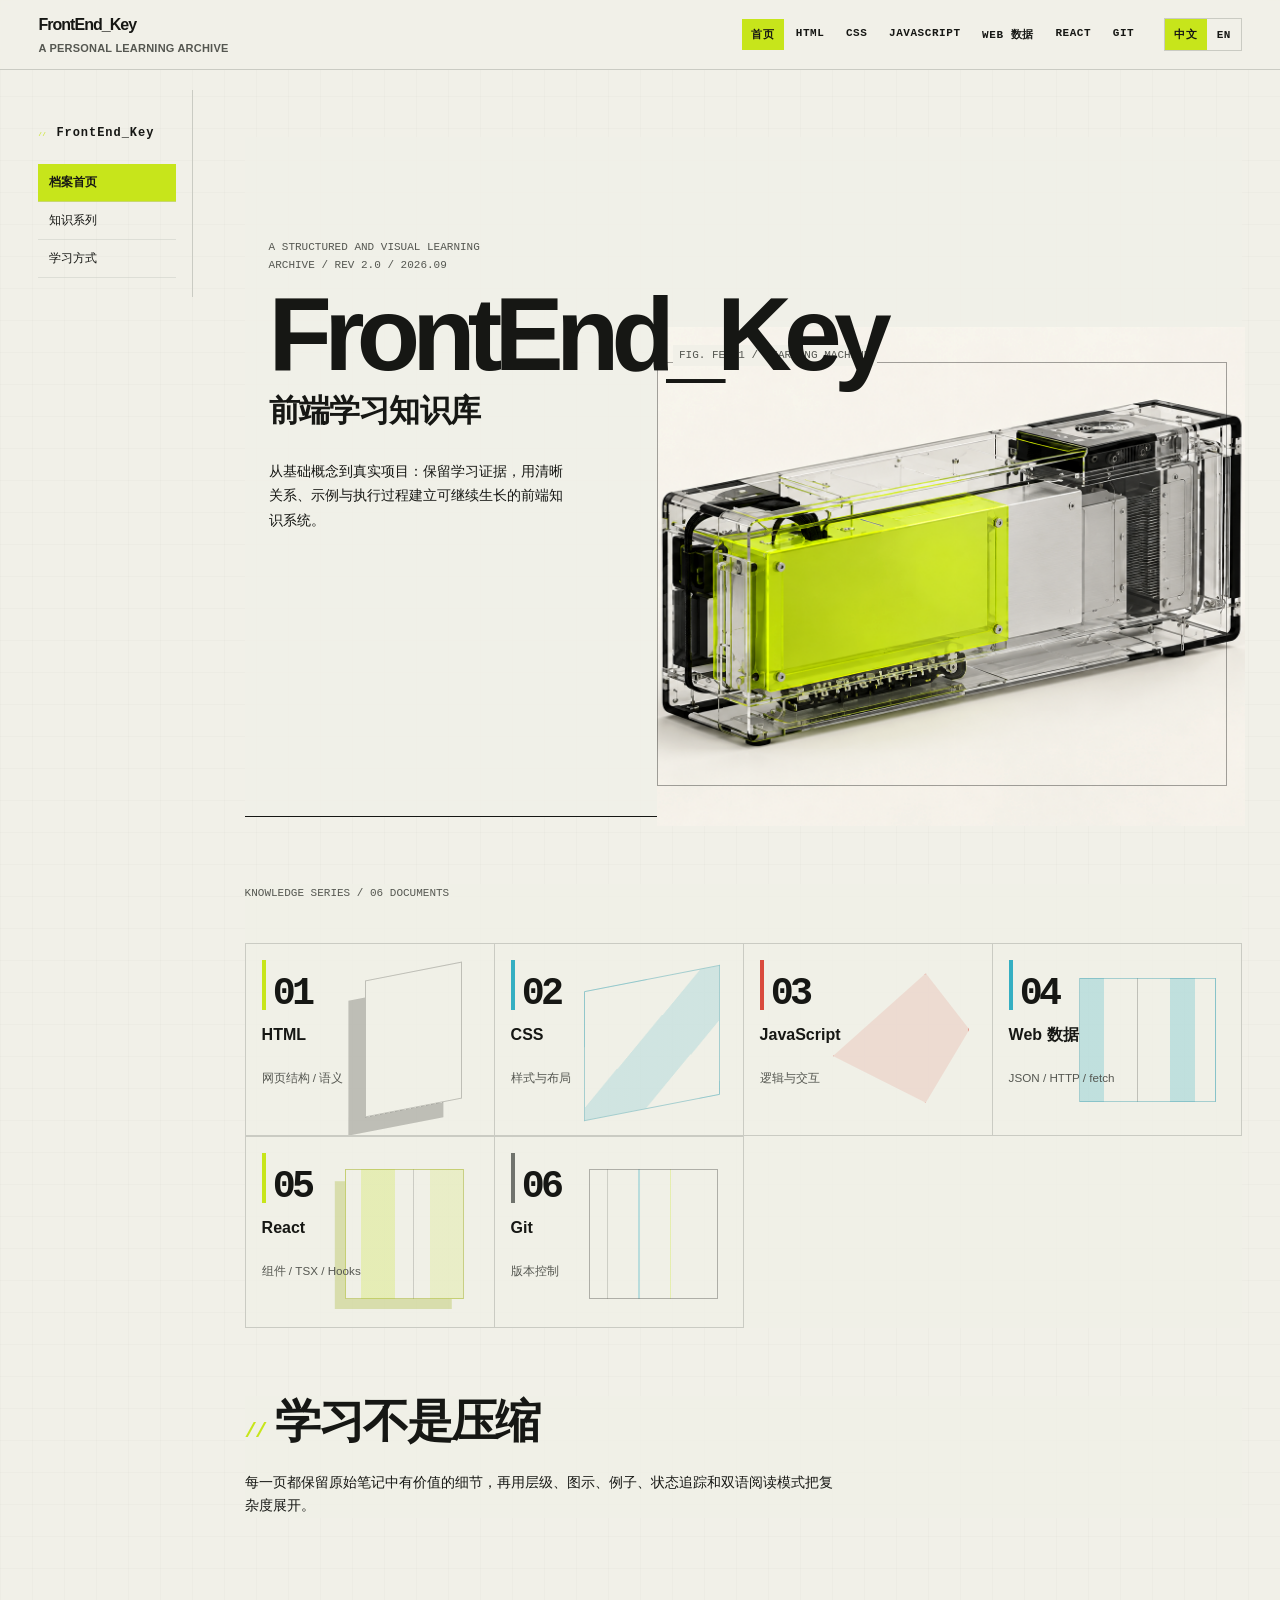
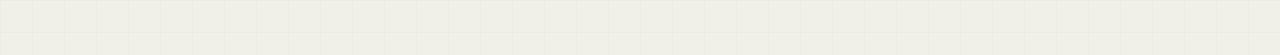
==== commit dbb3e266: "feat: establish FrontEnd_Key stable knowledge system baseline" ====
--- a/index.html
+++ b/index.html
@@ -1 +1 @@
-<!doctype html><html lang="zh-CN"><head><meta charset="utf-8"><meta name="viewport" content="width=device-width,initial-scale=1"><title>FrontEnd_Key｜前端学习知识库</title><link rel="stylesheet" href="assets/css/notes.css"></head><body data-title data-zh="FrontEnd_Key｜前端学习知识库" data-en="FrontEnd_Key | Frontend Learning Archive"><div class="progress"></div><a class="skip" href="#main" data-zh="跳到内容" data-en="Skip to content">跳到内容</a><header class="topbar"><a class="brand" href="index.html">FrontEnd_Key<span>A personal learning archive</span></a><nav class="tabs"><a aria-current="page" href="index.html" data-zh="首页" data-en="Home">首页</a><a href="pages/html.html">HTML</a><a href="pages/css.html">CSS</a><a href="pages/javascript.html">JavaScript</a><a href="pages/git.html">Git</a></nav><div class="lang"><button data-lang="zh">中文</button><button data-lang="en">EN</button></div></header><main id="main" class="layout home"><aside class="sidebar"><h2>FrontEnd_Key</h2><nav><a href="#archive" data-zh="档案首页" data-en="Archive home">档案首页</a><a href="#series" data-zh="知识系列" data-en="Knowledge series">知识系列</a><a href="#method" data-zh="学习方式" data-en="Learning method">学习方式</a></nav></aside><div><section id="archive" class="home-hero"><div><p class="home-meta">A STRUCTURED AND VISUAL LEARNING ARCHIVE / REV 2.0 / 2026.09</p><h1>FrontEnd_Key<span data-zh="前端学习知识库" data-en="Frontend learning archive">前端学习知识库</span></h1><p data-zh="从基础概念到真实项目：保留学习证据，用清晰关系、示例与执行过程建立可继续生长的前端知识系统。" data-en="From foundations to real projects: preserve learning evidence and build an evolving frontend system through clear relationships, examples, and execution traces.">从基础概念到真实项目：保留学习证据，用清晰关系、示例与执行过程建立可继续生长的前端知识系统。</p></div><figure class="hero-art"><img src="assets/images/frontend-key-hero-v1.png" alt="" data-zh-alt="透明工业学习设备" data-en-alt="Transparent industrial learning device"></figure></section><section id="series"><p class="home-meta">KNOWLEDGE SERIES / 04 DOCUMENTS</p><div class="series"><a href="pages/html.html"><b>01</b><strong>HTML</strong><small data-zh="网页结构 / 语义" data-en="Structure / semantics">网页结构 / 语义</small></a><a href="pages/css.html"><b>02</b><strong>CSS</strong><small data-zh="样式与布局" data-en="Style / layout">样式与布局</small></a><a href="pages/javascript.html"><b>03</b><strong>JavaScript</strong><small data-zh="逻辑与交互" data-en="Logic / interaction">逻辑与交互</small></a><a href="pages/git.html"><b>04</b><strong>Git</strong><small data-zh="版本控制" data-en="Version control">版本控制</small></a></div></section><section id="method"><h2 data-zh="学习不是压缩" data-en="Learning is not compression">学习不是压缩</h2><p data-zh="每一页都保留原始笔记中有价值的细节，再用层级、图示、例子、状态追踪和双语阅读模式把复杂度展开。" data-en="Every page preserves useful source-note detail, then unfolds complexity through hierarchy, diagrams, examples, state tracing, and two complete reading modes.">每一页都保留原始笔记中有价值的细节，再用层级、图示、例子、状态追踪和双语阅读模式把复杂度展开。</p></section></div></main><script src="assets/js/notes.js"></script></body></html>
+<!doctype html><html lang="zh-CN"><head><meta charset="utf-8"><meta name="viewport" content="width=device-width,initial-scale=1"><title>FrontEnd_Key｜前端学习知识库</title><link rel="stylesheet" href="assets/css/notes.css"></head><body data-title data-zh="FrontEnd_Key｜前端学习知识库" data-en="FrontEnd_Key | Frontend Learning Archive"><div class="progress"></div><a class="skip" href="#main" data-zh="跳到内容" data-en="Skip to content">跳到内容</a><header class="topbar"><a class="brand" href="index.html">FrontEnd_Key<span>A personal learning archive</span></a><nav class="tabs"><a aria-current="page" href="index.html" data-zh="首页" data-en="Home">首页</a><a href="pages/html.html">HTML</a><a href="pages/css.html">CSS</a><a href="pages/javascript.html">JavaScript</a><a href="pages/web-data.html" data-zh="Web 数据" data-en="Web Data">Web 数据</a><a href="pages/react.html">React</a><a href="pages/git.html">Git</a></nav><div class="lang"><button data-lang="zh">中文</button><button data-lang="en">EN</button></div></header><main id="main" class="layout home"><aside class="sidebar"><h2>FrontEnd_Key</h2><nav><a href="#archive" data-zh="档案首页" data-en="Archive home">档案首页</a><a href="#series" data-zh="知识系列" data-en="Knowledge series">知识系列</a><a href="#method" data-zh="学习方式" data-en="Learning method">学习方式</a></nav></aside><div><section id="archive" class="home-hero"><div><p class="home-meta">A STRUCTURED AND VISUAL LEARNING ARCHIVE / REV 2.0 / 2026.09</p><h1>FrontEnd_Key<span data-zh="前端学习知识库" data-en="Frontend learning archive">前端学习知识库</span></h1><p data-zh="从基础概念到真实项目：保留学习证据，用清晰关系、示例与执行过程建立可继续生长的前端知识系统。" data-en="From foundations to real projects: preserve learning evidence and build an evolving frontend system through clear relationships, examples, and execution traces.">从基础概念到真实项目：保留学习证据，用清晰关系、示例与执行过程建立可继续生长的前端知识系统。</p></div><figure class="hero-art"><img src="assets/images/frontend-key-hero-v1.png" alt="" data-zh-alt="透明工业学习设备" data-en-alt="Transparent industrial learning device"></figure></section><section id="series"><p class="home-meta">KNOWLEDGE SERIES / 06 DOCUMENTS</p><div class="series"><a href="pages/html.html"><b>01</b><strong>HTML</strong><small data-zh="网页结构 / 语义" data-en="Structure / semantics">网页结构 / 语义</small></a><a href="pages/css.html"><b>02</b><strong>CSS</strong><small data-zh="样式与布局" data-en="Style / layout">样式与布局</small></a><a href="pages/javascript.html"><b>03</b><strong>JavaScript</strong><small data-zh="逻辑与交互" data-en="Logic / interaction">逻辑与交互</small></a><a href="pages/web-data.html"><b>04</b><strong data-zh="Web 数据" data-en="Web Data">Web 数据</strong><small>JSON / HTTP / fetch</small></a><a href="pages/react.html"><b>05</b><strong>React</strong><small data-zh="组件 / TSX / Hooks" data-en="Components / TSX / Hooks">组件 / TSX / Hooks</small></a><a href="pages/git.html"><b>06</b><strong>Git</strong><small data-zh="版本控制" data-en="Version control">版本控制</small></a></div></section><section id="method"><h2 data-zh="学习不是压缩" data-en="Learning is not compression">学习不是压缩</h2><p data-zh="每一页都保留原始笔记中有价值的细节，再用层级、图示、例子、状态追踪和双语阅读模式把复杂度展开。" data-en="Every page preserves useful source-note detail, then unfolds complexity through hierarchy, diagrams, examples, state tracing, and two complete reading modes.">每一页都保留原始笔记中有价值的细节，再用层级、图示、例子、状态追踪和双语阅读模式把复杂度展开。</p></section></div></main><script src="assets/js/notes.js"></script></body></html>
--- a/assets/css/notes.css
+++ b/assets/css/notes.css
@@ -303,6 +303,11 @@
 @media(max-width:820px){.home-hero:before,.home-hero:after,.series a:before,.hero:after{display:none}.git-hero{display:block!important}.git-hero-object{display:none}.series a:nth-child(n) b:before{display:none}}@media(prefers-reduced-motion:reduce){.git-hero-object{transform:none!important}}
 body:has(.structure-explorer) .hero:after{border:1px solid #1617144d;transform:skewY(-12deg);box-shadow:-2.5rem 1.4rem 0 -1px #16171438}body:has(.box-lab) .hero:after{background:linear-gradient(90deg,#35afc255 1px,transparent 1px),linear-gradient(#35afc255 1px,transparent 1px);background-size:18px 18px;border:1px solid #168da166}body:has(.execution-trace) .hero:after{background:linear-gradient(135deg,transparent 47%,#d94a3d8f 48% 51%,transparent 52%),radial-gradient(circle at 20% 50%,#161714 0 2px,transparent 3px),radial-gradient(circle at 80% 50%,#161714 0 2px,transparent 3px)}
 /* Phase 5.5 targeted browser-review correction: module identity drives feedback; the hero object needs no second large plane. */
+body .home .series a:nth-child(4):hover b{color:#125d6b}
+/* Phase C — chapter identities and source-backed relationship figures. */
+.series a:nth-child(4):before{inset:18% 10% 17% 35%;transform:none;border-color:#168da166;background:linear-gradient(90deg,#35afc24d 0 18%,transparent 18% 42%,#16171442 42% 43%,transparent 43% 67%,#35afc24d 67% 85%,transparent 85%);box-shadow:none}.series a:nth-child(5):before{inset:17% 12% 15% 40%;transform:none;border-color:#93a60080;background:linear-gradient(90deg,transparent 0 13%,#c7e51b47 13% 42%,transparent 42% 57%,#16171432 57% 58%,transparent 58% 72%,#c7e51b2e 72%);box-shadow:-.7rem .7rem 0 -1px #93a6004d}.series a:nth-child(6):before{inset:17% 10% 15% 38%;transform:none;border-color:#5e5f5888;background:linear-gradient(90deg,transparent 0 13%,#70736d52 13% 14%,transparent 14% 38%,#35afc259 38% 39%,transparent 39% 63%,#c7e51b52 63% 64%,transparent 64%);box-shadow:none}.series a:nth-child(4) b:before,.series a:nth-child(5) b:before,.series a:nth-child(6) b:before{content:"";display:inline-block;width:.28rem;height:1.3em;margin-right:.42rem;vertical-align:-.16em;background:var(--cyan)}.series a:nth-child(5) b:before{background:var(--lime)}.series a:nth-child(6) b:before{background:#70736d}.home .series a:nth-child(4):hover{background:#e1f3f5}.home .series a:nth-child(4):hover b{color:#167d8d}.home .series a:nth-child(4):hover:before{border-color:#168da199}.home .series a:nth-child(5):hover{background:#eef0d8}.home .series a:nth-child(5):hover b{color:#617400}.home .series a:nth-child(5):hover:before{border-color:#829b168c}.home .series a:nth-child(6):hover{background:#e6e6df}.home .series a:nth-child(6):hover b{color:#41423e}.home .series a:nth-child(6):hover:before{border-color:#5e5f588f}
+.react-render-flow .render-flow,.fetch-lifecycle .async-flow{max-width:34rem;margin:0 auto}.props-flow .component-flow{display:grid;grid-template-columns:minmax(0,1fr) auto minmax(0,1.25fr) auto minmax(0,1fr);align-items:center;gap:.55rem}.props-flow .component-flow .diagram-node{width:100%;min-height:6.1rem}.props-flow .component-flow>i{justify-self:center}.json-compare{margin:1.35rem 0}.json-compare th:first-child{width:22%}.json-compare td:nth-child(2){background:#e1f3f55e}.json-compare td:nth-child(3){background:#eef0d85e}
+@media(max-width:680px){.props-flow .component-flow{grid-template-columns:1fr}.props-flow .component-flow .diagram-node{min-height:0}.props-flow .component-flow>i{transform:rotate(90deg)}.series a:nth-child(n) b:before{display:none}}
 .home-hero:before{display:none}
 .series a:nth-child(1):hover{background:#eef0d8}.series a:nth-child(1):hover b{color:#617400}.series a:nth-child(1):hover:before{border-color:#829b1680}
 .series a:nth-child(2):hover{background:#e1f3f5}.series a:nth-child(2):hover b{color:#167d8d}.series a:nth-child(2):hover:before{border-color:#168da188}
